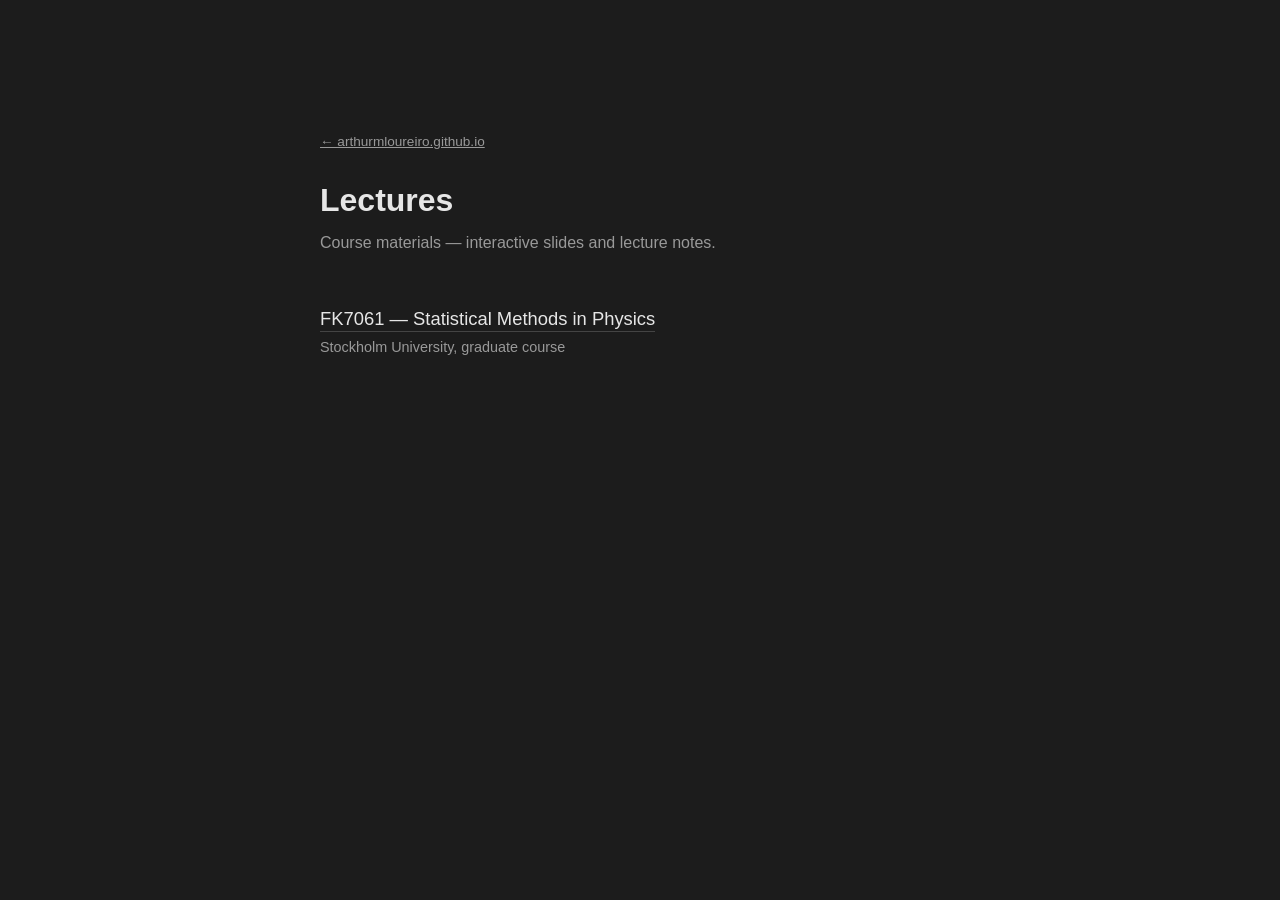
==== index.html @ 6ef479b4 "Add[38;2;187;187;187m [39mMarimo[38;2;187;187;187m [39mlecture[38;2;187;187;187m [39mdemo[38;" ====
<!DOCTYPE html>
<html lang="en">
<head>
<meta charset="utf-8">
<meta name="viewport" content="width=device-width, initial-scale=1">
<title>Lectures — Arthur Loureiro</title>
<style>
  body {
    background: #1c1c1c;
    color: #e6e6e6;
    font-family: -apple-system, "Helvetica Neue", Arial, sans-serif;
    max-width: 640px;
    margin: 8rem auto;
    padding: 0 1.5rem;
    line-height: 1.6;
  }
  h1 { font-weight: 700; font-size: 2rem; margin-bottom: 0.25rem; }
  p.subtitle { color: #999; margin-top: 0; margin-bottom: 3rem; }
  ul { list-style: none; padding: 0; }
  li { margin-bottom: 1.25rem; }
  a.course {
    color: #e6e6e6;
    text-decoration: none;
    font-size: 1.15rem;
    border-bottom: 1px solid #444;
    padding-bottom: 2px;
  }
  a.course:hover { border-bottom-color: #e6e6e6; }
  span.desc { display: block; color: #999; font-size: 0.9rem; margin-top: 0.15rem; }
  a.back { color: #999; font-size: 0.85rem; }
</style>
</head>
<body>
  <a class="back" href="https://arthurmloureiro.github.io/">&larr; arthurmloureiro.github.io</a>
  <h1>Lectures</h1>
  <p class="subtitle">Course materials — interactive slides and lecture notes.</p>
  <ul>
    <li>
      <a class="course" href="FK7061/">FK7061 — Statistical Methods in Physics</a>
      <span class="desc">Stockholm University, graduate course</span>
    </li>
    <!-- add one <li> per course -->
  </ul>
</body>
</html>
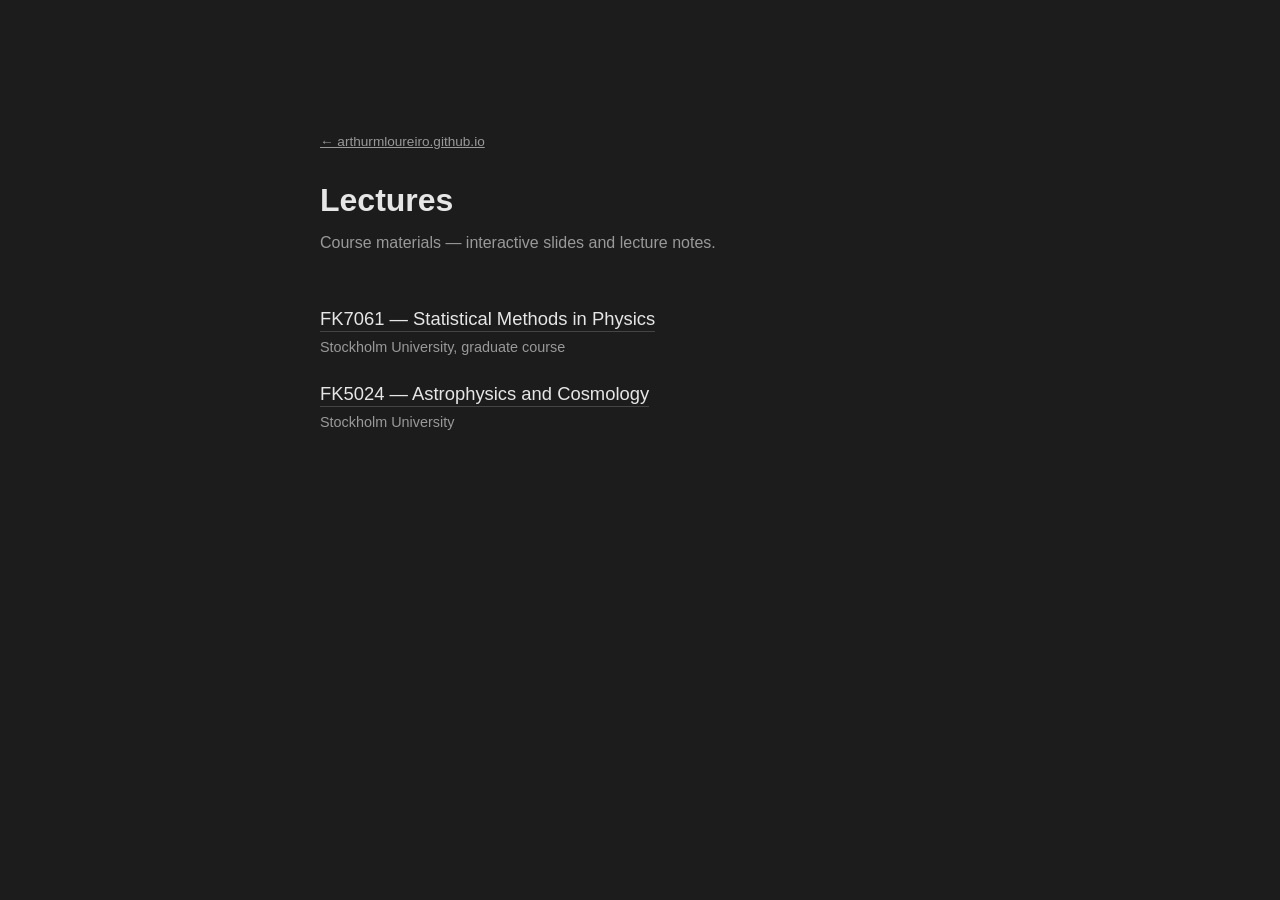
==== commit 2f453d2f: "Add FK5024 course page with Lecture 11 web app" ====
--- a/index.html
+++ b/index.html
@@ -39,6 +39,10 @@
       <a class="course" href="FK7061/">FK7061 — Statistical Methods in Physics</a>
       <span class="desc">Stockholm University, graduate course</span>
     </li>
+    <li>
+      <a class="course" href="FK5024/">FK5024 — Astrophysics and Cosmology</a>
+      <span class="desc">Stockholm University</span>
+    </li>
     <!-- add one <li> per course -->
   </ul>
 </body>
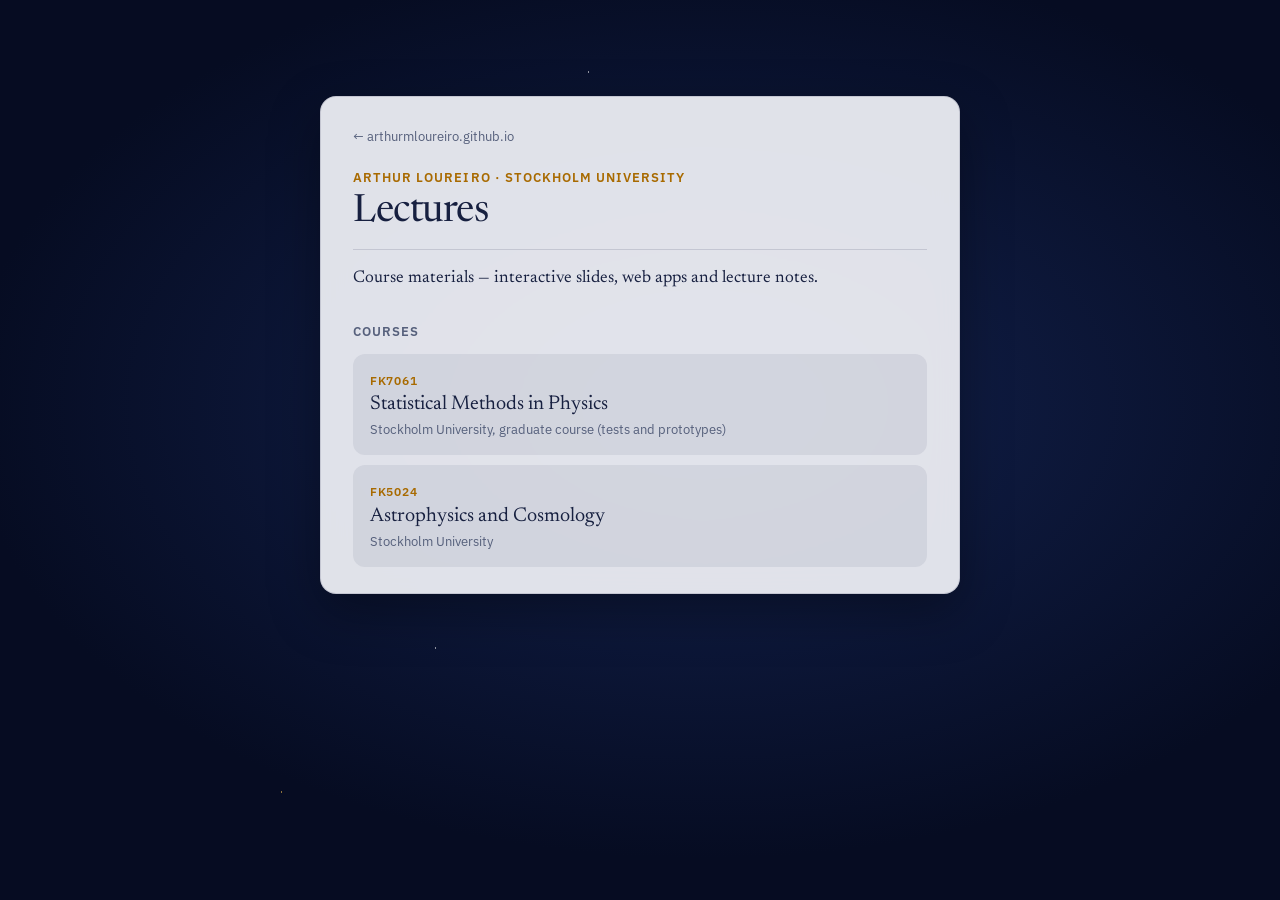
==== commit ed88b117: "Restyle lectures index to match FK5024 pages" ====
--- a/index.html
+++ b/index.html
@@ -1,49 +1,112 @@
 <!DOCTYPE html>
-<html lang="en">
+<html lang="en-GB">
 <head>
 <meta charset="utf-8">
-<meta name="viewport" content="width=device-width, initial-scale=1">
+<meta name="viewport" content="width=device-width, initial-scale=1, viewport-fit=cover">
 <title>Lectures — Arthur Loureiro</title>
+<link rel="preconnect" href="https://fonts.googleapis.com">
+<link rel="preconnect" href="https://fonts.gstatic.com" crossorigin>
+<link href="https://fonts.googleapis.com/css2?family=IBM+Plex+Sans:wght@400;500;600&family=Newsreader:ital,opsz,wght@0,6..72,400;0,6..72,500;1,6..72,400&display=swap" rel="stylesheet">
 <style>
-  body {
-    background: #1c1c1c;
-    color: #e6e6e6;
-    font-family: -apple-system, "Helvetica Neue", Arial, sans-serif;
-    max-width: 640px;
-    margin: 8rem auto;
-    padding: 0 1.5rem;
-    line-height: 1.6;
+:root{
+  --space-1:#13224F; --space-2:#060C22;
+  --ink:#172040; --ink-soft:#56607C;
+  --panel:rgba(241,243,248,.93); --panel-line:rgba(23,32,64,.14);
+  --accent:#A86A00; --chip:rgba(23,32,64,.07);
+  box-sizing:border-box;
+}
+@media (prefers-color-scheme: dark){
+  :root:not([data-theme="light"]){
+    --ink:#EDE9DD; --ink-soft:#A9B2C8;
+    --panel:rgba(10,18,44,.82); --panel-line:rgba(237,233,221,.14);
+    --accent:#FFC857; --chip:rgba(237,233,221,.08);
   }
-  h1 { font-weight: 700; font-size: 2rem; margin-bottom: 0.25rem; }
-  p.subtitle { color: #999; margin-top: 0; margin-bottom: 3rem; }
-  ul { list-style: none; padding: 0; }
-  li { margin-bottom: 1.25rem; }
-  a.course {
-    color: #e6e6e6;
-    text-decoration: none;
-    font-size: 1.15rem;
-    border-bottom: 1px solid #444;
-    padding-bottom: 2px;
-  }
-  a.course:hover { border-bottom-color: #e6e6e6; }
-  span.desc { display: block; color: #999; font-size: 0.9rem; margin-top: 0.15rem; }
-  a.back { color: #999; font-size: 0.85rem; }
+}
+:root[data-theme="dark"]{
+  --ink:#EDE9DD; --ink-soft:#A9B2C8;
+  --panel:rgba(10,18,44,.82); --panel-line:rgba(237,233,221,.14);
+  --accent:#FFC857; --chip:rgba(237,233,221,.08);
+}
+*,*::before,*::after{box-sizing:inherit}
+body{
+  min-height:100vh;margin:0;color:var(--ink);
+  background-color:var(--space-2);
+  background-image:radial-gradient(ellipse 80% 70% at 55% 45%, var(--space-1) 0%, var(--space-2) 72%);
+  background-attachment:fixed;
+  font-family:"IBM Plex Sans",system-ui,-apple-system,"Segoe UI",Roboto,sans-serif;
+  font-size:15px;line-height:1.45;-webkit-font-smoothing:antialiased;
+  padding:calc(6rem + env(safe-area-inset-top,0px)) 16px calc(4rem + env(safe-area-inset-bottom,0px));
+}
+body::before{
+  content:"";position:fixed;inset:0;pointer-events:none;opacity:.55;
+  background-image:
+    radial-gradient(1px 1px at 12% 18%, #fff 50%, transparent 51%),
+    radial-gradient(1px 1px at 78% 12%, #fff 50%, transparent 51%),
+    radial-gradient(1.5px 1.5px at 34% 72%, #fff 50%, transparent 51%),
+    radial-gradient(1px 1px at 88% 64%, #fff 50%, transparent 51%),
+    radial-gradient(1px 1px at 56% 34%, #fff 50%, transparent 51%),
+    radial-gradient(1.5px 1.5px at 22% 88%, #FFC857 50%, transparent 51%),
+    radial-gradient(1px 1px at 66% 86%, #fff 50%, transparent 51%),
+    radial-gradient(1px 1px at 92% 38%, #fff 50%, transparent 51%),
+    radial-gradient(1px 1px at 6% 52%, #fff 50%, transparent 51%),
+    radial-gradient(1.5px 1.5px at 46% 8%, #fff 50%, transparent 51%);
+}
+.panel{
+  position:relative;max-width:640px;margin:0 auto;
+  background:var(--panel);border:1px solid var(--panel-line);border-radius:16px;
+  -webkit-backdrop-filter:blur(14px);backdrop-filter:blur(14px);
+  box-shadow:0 18px 50px rgba(0,0,0,.35);
+  padding:28px 32px 26px;
+}
+a.back{color:var(--ink-soft);font-size:13px;text-decoration:none}
+a.back:hover{color:var(--accent)}
+.code{font-size:13px;font-weight:600;letter-spacing:.08em;text-transform:uppercase;color:var(--accent);margin:22px 0 4px}
+h1{font-family:Newsreader,Georgia,"Times New Roman",serif;font-weight:400;font-size:38px;line-height:1.1;
+  letter-spacing:-.012em;margin:0 0 12px;font-variation-settings:"opsz" 60;text-wrap:balance}
+.meta{margin:0 0 6px;color:var(--ink-soft)}
+.meta strong{color:var(--ink);font-weight:500}
+.about{font-family:Newsreader,Georgia,serif;font-size:17px;line-height:1.55;margin:16px 0 0;
+  padding-top:16px;border-top:1px solid var(--panel-line)}
+h2{font-size:13px;font-weight:600;letter-spacing:.08em;text-transform:uppercase;color:var(--ink-soft);margin:30px 0 12px}
+ul{list-style:none;padding:0;margin:0;display:grid;gap:10px}
+a.lecture{display:block;text-decoration:none;color:inherit;background:var(--chip);
+  border:1px solid transparent;border-radius:12px;padding:14px 16px;transition:border-color .15s ease}
+a.lecture:hover,a.lecture:focus-visible{border-color:var(--accent);outline:none}
+.num{font-size:12px;font-weight:600;letter-spacing:.06em;text-transform:uppercase;color:var(--accent)}
+.name{display:block;font-family:Newsreader,Georgia,serif;font-size:20px;line-height:1.25;margin-top:2px}
+.desc{display:block;color:var(--ink-soft);font-size:13px;margin-top:4px}
+@media (max-width:520px){
+  body{padding-top:calc(2.5rem + env(safe-area-inset-top,0px))}
+  .panel{padding:22px 20px 20px}
+  h1{font-size:31px}
+}
 </style>
 </head>
 <body>
-  <a class="back" href="https://arthurmloureiro.github.io/">&larr; arthurmloureiro.github.io</a>
-  <h1>Lectures</h1>
-  <p class="subtitle">Course materials — interactive slides and lecture notes.</p>
-  <ul>
-    <li>
-      <a class="course" href="FK7061/">FK7061 — Statistical Methods in Physics</a>
-      <span class="desc">Stockholm University, graduate course</span>
-    </li>
-    <li>
-      <a class="course" href="FK5024/">FK5024 — Astrophysics and Cosmology</a>
-      <span class="desc">Stockholm University</span>
-    </li>
-    <!-- add one <li> per course -->
-  </ul>
+  <main class="panel">
+    <a class="back" href="https://arthurmloureiro.github.io/">&larr; arthurmloureiro.github.io</a>
+    <p class="code">Arthur Loureiro · Stockholm University</p>
+    <h1>Lectures</h1>
+    <p class="about">Course materials — interactive slides, web apps and lecture notes.</p>
+
+    <h2>Courses</h2>
+    <ul>
+      <li>
+        <a class="lecture" href="FK7061/">
+          <span class="num">FK7061</span>
+          <span class="name">Statistical Methods in Physics</span>
+          <span class="desc">Stockholm University, graduate course (tests and prototypes)</span>
+        </a>
+      </li>
+      <li>
+        <a class="lecture" href="FK5024/">
+          <span class="num">FK5024</span>
+          <span class="name">Astrophysics and Cosmology</span>
+          <span class="desc">Stockholm University</span>
+        </a>
+      </li>
+      <!-- add one <li> per course -->
+    </ul>
+  </main>
 </body>
 </html>
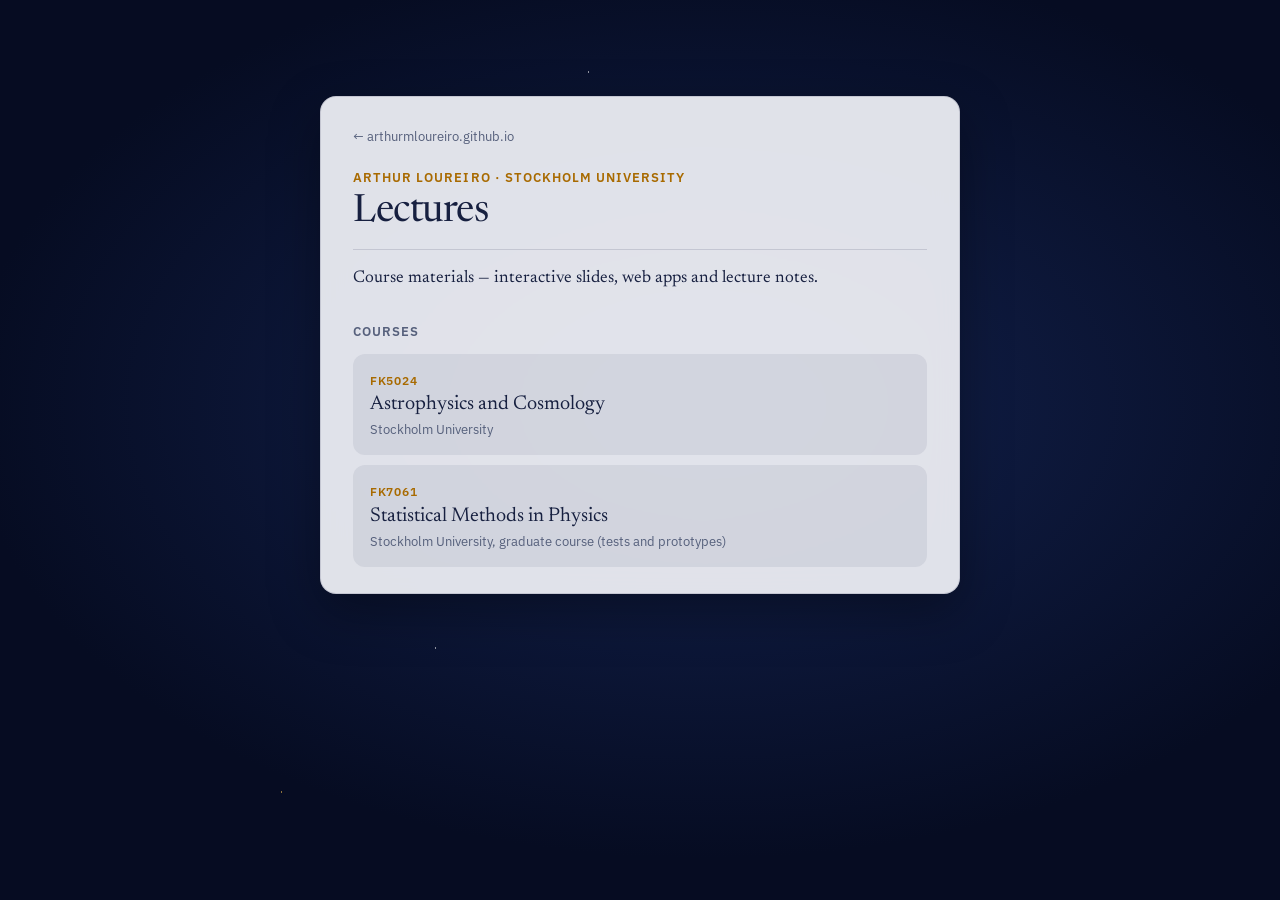
==== commit 182e3a4c: "List FK5024 before FK7061 on lectures index" ====
--- a/index.html
+++ b/index.html
@@ -92,17 +92,17 @@
     <h2>Courses</h2>
     <ul>
       <li>
+        <a class="lecture" href="FK5024/">
+          <span class="num">FK5024</span>
+          <span class="name">Astrophysics and Cosmology</span>
+          <span class="desc">Stockholm University</span>
+        </a>
+      </li>
+      <li>
         <a class="lecture" href="FK7061/">
           <span class="num">FK7061</span>
           <span class="name">Statistical Methods in Physics</span>
           <span class="desc">Stockholm University, graduate course (tests and prototypes)</span>
-        </a>
-      </li>
-      <li>
-        <a class="lecture" href="FK5024/">
-          <span class="num">FK5024</span>
-          <span class="name">Astrophysics and Cosmology</span>
-          <span class="desc">Stockholm University</span>
         </a>
       </li>
       <!-- add one <li> per course -->
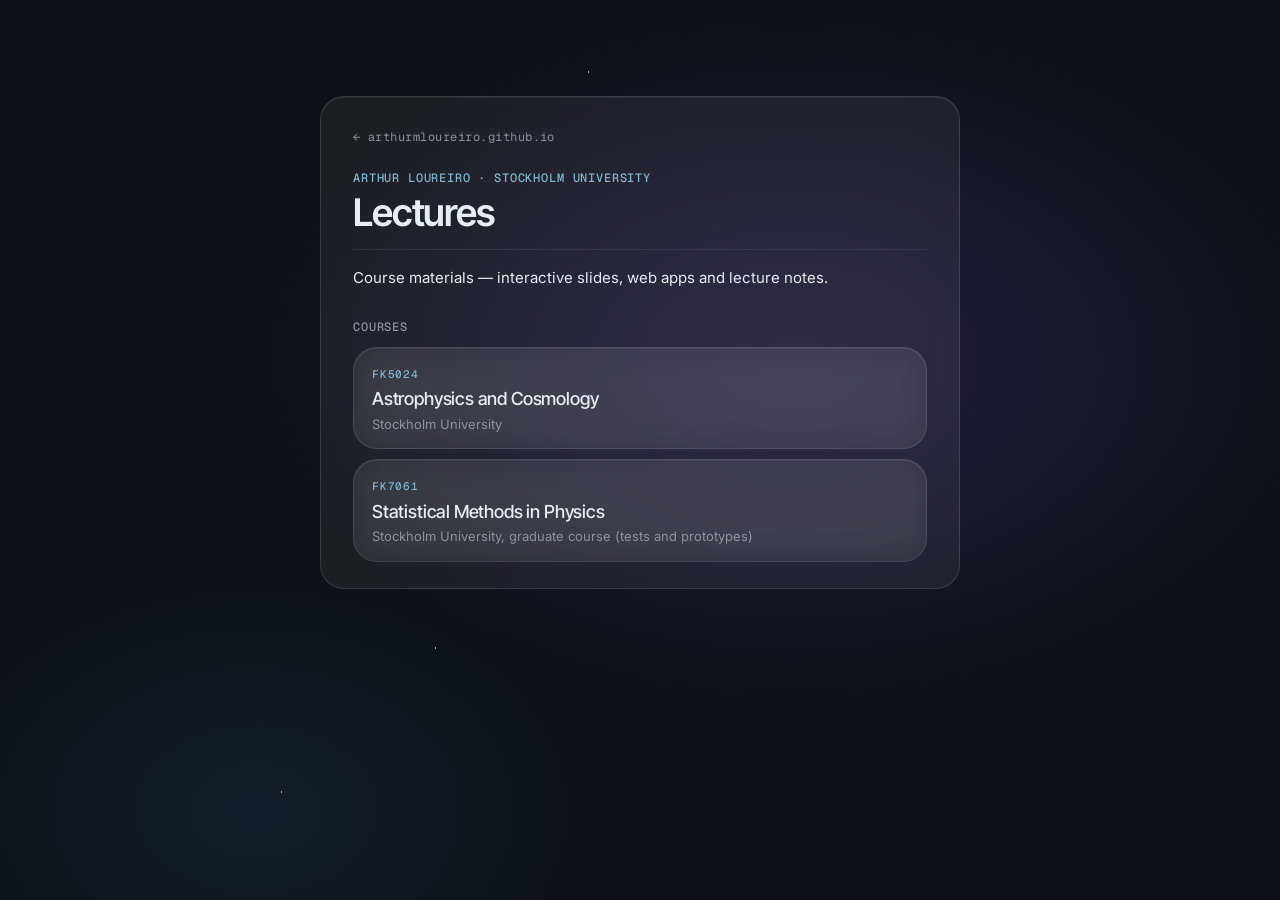
==== commit 3c4641fd: "Restyle lecture pages and web apps to design system v2 Dark-only near-black sky with violet glow, ou" ====
--- a/index.html
+++ b/index.html
@@ -6,84 +6,73 @@
 <title>Lectures — Arthur Loureiro</title>
 <link rel="preconnect" href="https://fonts.googleapis.com">
 <link rel="preconnect" href="https://fonts.gstatic.com" crossorigin>
-<link href="https://fonts.googleapis.com/css2?family=IBM+Plex+Sans:wght@400;500;600&family=Newsreader:ital,opsz,wght@0,6..72,400;0,6..72,500;1,6..72,400&display=swap" rel="stylesheet">
+<link href="https://fonts.googleapis.com/css2?family=Inter:wght@400;500;600&family=Inter+Tight:wght@500;600&family=Geist+Mono:wght@400;500&display=swap" rel="stylesheet">
 <style>
 :root{
-  --space-1:#13224F; --space-2:#060C22;
-  --ink:#172040; --ink-soft:#56607C;
-  --panel:rgba(241,243,248,.93); --panel-line:rgba(23,32,64,.14);
-  --accent:#A86A00; --chip:rgba(23,32,64,.07);
-  box-sizing:border-box;
+  --sky:#0D1117;
+  --glow-violet:rgba(120,90,220,.20); --glow-blue:rgba(60,140,200,.10);
+  --ink:#E6EDF3; --ink-soft:#8B949E;
+  --panel:rgba(255,255,255,.06); --edge:rgba(255,255,255,.12); --line:rgba(255,255,255,.08);
+  --chip:rgba(255,255,255,.06); --accent:#80B7D0; --on-accent:#0D1117;
+  --rim:inset 0 1px 0 rgba(255,255,255,.06); --blur:16px;
+  --r-card:24px;
+  --f-ui:Inter,system-ui,sans-serif; --f-display:"Inter Tight",Inter,sans-serif; --f-mono:"Geist Mono",ui-monospace,monospace;
+  color-scheme:dark;
 }
-@media (prefers-color-scheme: dark){
-  :root:not([data-theme="light"]){
-    --ink:#EDE9DD; --ink-soft:#A9B2C8;
-    --panel:rgba(10,18,44,.82); --panel-line:rgba(237,233,221,.14);
-    --accent:#FFC857; --chip:rgba(237,233,221,.08);
-  }
-}
-:root[data-theme="dark"]{
-  --ink:#EDE9DD; --ink-soft:#A9B2C8;
-  --panel:rgba(10,18,44,.82); --panel-line:rgba(237,233,221,.14);
-  --accent:#FFC857; --chip:rgba(237,233,221,.08);
-}
-*,*::before,*::after{box-sizing:inherit}
+*,*::before,*::after{box-sizing:border-box}
 body{
   min-height:100vh;margin:0;color:var(--ink);
-  background-color:var(--space-2);
-  background-image:radial-gradient(ellipse 80% 70% at 55% 45%, var(--space-1) 0%, var(--space-2) 72%);
+  background-color:var(--sky);
+  background-image:
+    radial-gradient(60% 55% at 62% 40%, var(--glow-violet), transparent 70%),
+    radial-gradient(40% 40% at 20% 90%, var(--glow-blue), transparent 70%);
   background-attachment:fixed;
-  font-family:"IBM Plex Sans",system-ui,-apple-system,"Segoe UI",Roboto,sans-serif;
-  font-size:15px;line-height:1.45;-webkit-font-smoothing:antialiased;
+  font:400 15px/1.5 var(--f-ui);-webkit-font-smoothing:antialiased;
   padding:calc(6rem + env(safe-area-inset-top,0px)) 16px calc(4rem + env(safe-area-inset-bottom,0px));
 }
 body::before{
-  content:"";position:fixed;inset:0;pointer-events:none;opacity:.55;
+  content:"";position:fixed;inset:0;pointer-events:none;opacity:.6;
   background-image:
     radial-gradient(1px 1px at 12% 18%, #fff 50%, transparent 51%),
     radial-gradient(1px 1px at 78% 12%, #fff 50%, transparent 51%),
     radial-gradient(1.5px 1.5px at 34% 72%, #fff 50%, transparent 51%),
     radial-gradient(1px 1px at 88% 64%, #fff 50%, transparent 51%),
     radial-gradient(1px 1px at 56% 34%, #fff 50%, transparent 51%),
-    radial-gradient(1.5px 1.5px at 22% 88%, #FFC857 50%, transparent 51%),
+    radial-gradient(1.5px 1.5px at 22% 88%, #fff 50%, transparent 51%),
     radial-gradient(1px 1px at 66% 86%, #fff 50%, transparent 51%),
     radial-gradient(1px 1px at 92% 38%, #fff 50%, transparent 51%),
     radial-gradient(1px 1px at 6% 52%, #fff 50%, transparent 51%),
     radial-gradient(1.5px 1.5px at 46% 8%, #fff 50%, transparent 51%);
 }
-.panel{
-  position:relative;max-width:640px;margin:0 auto;
-  background:var(--panel);border:1px solid var(--panel-line);border-radius:16px;
-  -webkit-backdrop-filter:blur(14px);backdrop-filter:blur(14px);
-  box-shadow:0 18px 50px rgba(0,0,0,.35);
-  padding:28px 32px 26px;
+.card{
+  background:var(--panel);border:1px solid var(--edge);border-radius:var(--r-card);box-shadow:var(--rim);
+  -webkit-backdrop-filter:blur(var(--blur));backdrop-filter:blur(var(--blur));
 }
-a.back{color:var(--ink-soft);font-size:13px;text-decoration:none}
+.panel{position:relative;max-width:640px;margin:0 auto;padding:28px 32px 26px}
+a.back{color:var(--ink-soft);font:400 12px var(--f-mono);letter-spacing:.04em;text-decoration:none}
 a.back:hover{color:var(--accent)}
-.code{font-size:13px;font-weight:600;letter-spacing:.08em;text-transform:uppercase;color:var(--accent);margin:22px 0 4px}
-h1{font-family:Newsreader,Georgia,"Times New Roman",serif;font-weight:400;font-size:38px;line-height:1.1;
-  letter-spacing:-.012em;margin:0 0 12px;font-variation-settings:"opsz" 60;text-wrap:balance}
+.code{font:500 12px var(--f-mono);letter-spacing:.07em;text-transform:uppercase;color:var(--accent);margin:22px 0 6px}
+h1{font:600 38px/1.08 var(--f-display);letter-spacing:-.03em;margin:0 0 12px;text-wrap:balance}
 .meta{margin:0 0 6px;color:var(--ink-soft)}
 .meta strong{color:var(--ink);font-weight:500}
-.about{font-family:Newsreader,Georgia,serif;font-size:17px;line-height:1.55;margin:16px 0 0;
-  padding-top:16px;border-top:1px solid var(--panel-line)}
-h2{font-size:13px;font-weight:600;letter-spacing:.08em;text-transform:uppercase;color:var(--ink-soft);margin:30px 0 12px}
+.about{font-size:15px;line-height:1.55;margin:16px 0 0;padding-top:16px;border-top:1px solid var(--line)}
+h2{font:500 12px var(--f-mono);letter-spacing:.07em;text-transform:uppercase;color:var(--ink-soft);margin:30px 0 12px}
 ul{list-style:none;padding:0;margin:0;display:grid;gap:10px}
-a.lecture{display:block;text-decoration:none;color:inherit;background:var(--chip);
-  border:1px solid transparent;border-radius:12px;padding:14px 16px;transition:border-color .15s ease}
+a.lecture{display:block;text-decoration:none;color:inherit;padding:14px 18px;transition:border-color .15s ease}
 a.lecture:hover,a.lecture:focus-visible{border-color:var(--accent);outline:none}
-.num{font-size:12px;font-weight:600;letter-spacing:.06em;text-transform:uppercase;color:var(--accent)}
-.name{display:block;font-family:Newsreader,Georgia,serif;font-size:20px;line-height:1.25;margin-top:2px}
+a:focus-visible{outline:2px solid var(--accent);outline-offset:2px}
+.num{font:500 11px var(--f-mono);letter-spacing:.07em;text-transform:uppercase;color:var(--accent)}
+.name{display:block;font:500 18px/1.3 var(--f-display);letter-spacing:-.01em;margin-top:3px}
 .desc{display:block;color:var(--ink-soft);font-size:13px;margin-top:4px}
 @media (max-width:520px){
   body{padding-top:calc(2.5rem + env(safe-area-inset-top,0px))}
   .panel{padding:22px 20px 20px}
-  h1{font-size:31px}
+  h1{font-size:30px}
 }
 </style>
 </head>
 <body>
-  <main class="panel">
+  <main class="card panel">
     <a class="back" href="https://arthurmloureiro.github.io/">&larr; arthurmloureiro.github.io</a>
     <p class="code">Arthur Loureiro · Stockholm University</p>
     <h1>Lectures</h1>
@@ -92,14 +81,14 @@
     <h2>Courses</h2>
     <ul>
       <li>
-        <a class="lecture" href="FK5024/">
+        <a class="card lecture" href="FK5024/">
           <span class="num">FK5024</span>
           <span class="name">Astrophysics and Cosmology</span>
           <span class="desc">Stockholm University</span>
         </a>
       </li>
       <li>
-        <a class="lecture" href="FK7061/">
+        <a class="card lecture" href="FK7061/">
           <span class="num">FK7061</span>
           <span class="name">Statistical Methods in Physics</span>
           <span class="desc">Stockholm University, graduate course (tests and prototypes)</span>
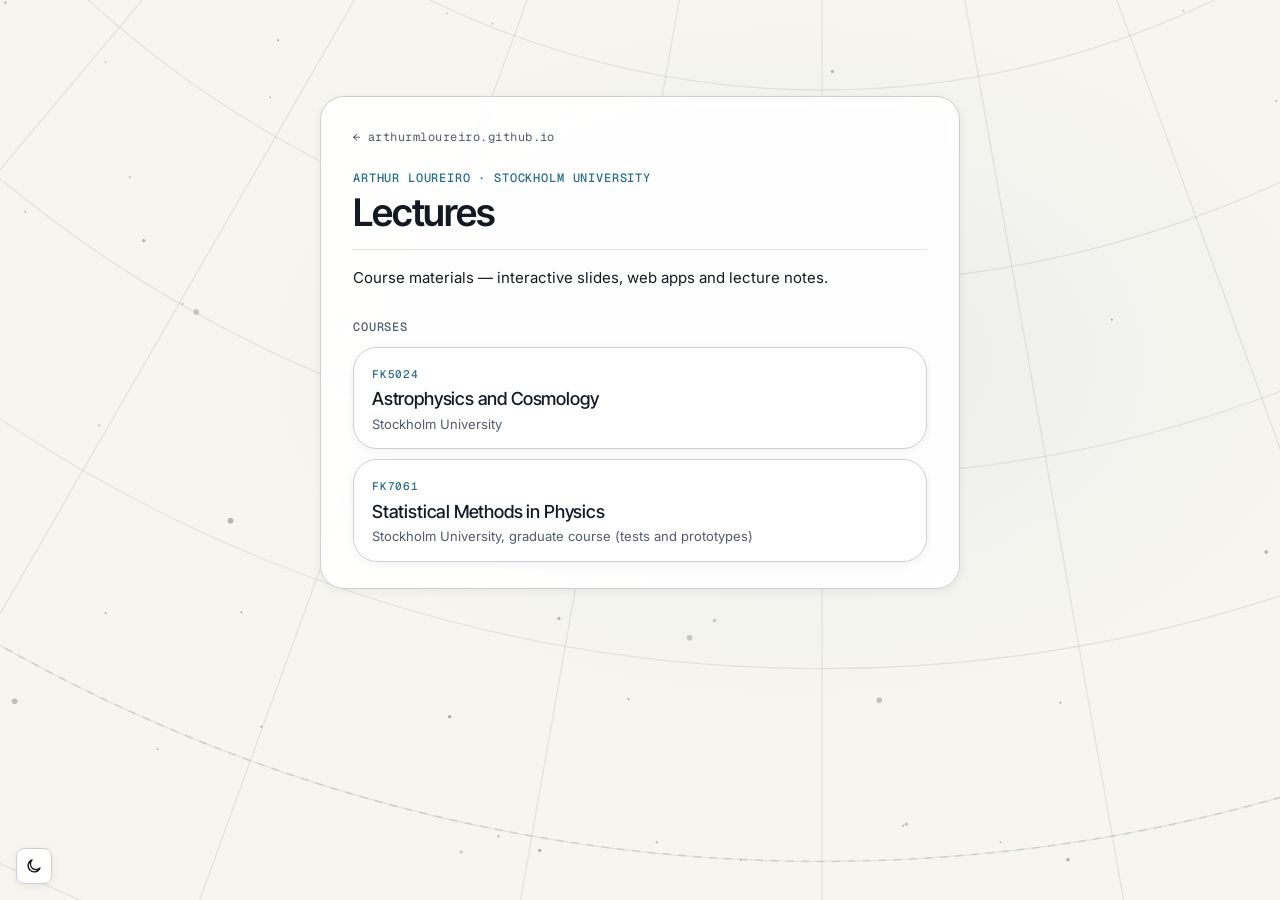
==== commit 217be3b2: "Add light mode (star atlas) with theme toggle; add FK5024 Lecture 13 Every page follows the system l" ====
--- a/index.html
+++ b/index.html
@@ -2,6 +2,11 @@
 <html lang="en-GB">
 <head>
 <meta charset="utf-8">
+<script>
+(function(){var d=document.documentElement,m=matchMedia('(prefers-color-scheme: light)');
+d.dataset.theme=m.matches?'light':'dark';d.dataset.themeAuto='1';
+m.addEventListener('change',function(e){if(d.dataset.themeAuto==='1'){d.dataset.theme=e.matches?'light':'dark';document.dispatchEvent(new Event('themechange'));}});})();
+</script>
 <meta name="viewport" content="width=device-width, initial-scale=1, viewport-fit=cover">
 <title>Lectures — Arthur Loureiro</title>
 <link rel="preconnect" href="https://fonts.googleapis.com">
@@ -19,6 +24,26 @@
   --f-ui:Inter,system-ui,sans-serif; --f-display:"Inter Tight",Inter,sans-serif; --f-mono:"Geist Mono",ui-monospace,monospace;
   color-scheme:dark;
 }
+:root[data-theme="light"]{
+  --sky:#F6F5F0;
+  --glow-violet:rgba(37,107,138,.05); --glow-blue:rgba(37,107,138,0);
+  --ink:#141A23; --ink-soft:#4F5B69;
+  --panel:rgba(255,255,255,.92); --edge:#CBCFD3; --line:#E2E3E0;
+  --chip:rgba(20,26,35,.045); --accent:#256B8A; --on-accent:#FFFFFF;
+  --rim:0 2px 10px rgba(20,26,35,.06); --blur:6px;
+  color-scheme:light;
+}
+:root[data-theme="light"] body::before{display:none}
+#atlas{position:fixed;inset:0;width:100%;height:100%;pointer-events:none;display:none}
+:root[data-theme="light"] #atlas{display:block}
+main{position:relative}
+#themeToggle{position:fixed;left:16px;bottom:calc(16px + env(safe-area-inset-bottom,0px));z-index:11;width:36px;height:36px;
+  display:grid;place-items:center;padding:0;border:1px solid var(--edge);border-radius:8px;background:var(--panel);color:var(--ink);
+  box-shadow:var(--rim);-webkit-backdrop-filter:blur(var(--blur));backdrop-filter:blur(var(--blur));cursor:pointer}
+#themeToggle:hover{border-color:var(--accent)}
+#themeToggle:focus-visible{outline:2px solid var(--accent);outline-offset:2px}
+#themeToggle svg{width:18px;height:18px;fill:none;stroke:currentColor;stroke-width:1.8;stroke-linecap:round;stroke-linejoin:round}
+:root[data-theme="light"] #themeToggle .i-sun,:root:not([data-theme="light"]) #themeToggle .i-moon{display:none}
 *,*::before,*::after{box-sizing:border-box}
 body{
   min-height:100vh;margin:0;color:var(--ink);
@@ -72,6 +97,7 @@
 </style>
 </head>
 <body>
+  <svg id="atlas" aria-hidden="true"></svg>
   <main class="card panel">
     <a class="back" href="https://arthurmloureiro.github.io/">&larr; arthurmloureiro.github.io</a>
     <p class="code">Arthur Loureiro · Stockholm University</p>
@@ -97,5 +123,29 @@
       <!-- add one <li> per course -->
     </ul>
   </main>
+  <button id="themeToggle" type="button" aria-label="Switch to light mode" title="Switch to light mode (T)">
+    <svg class="i-sun" viewBox="0 0 24 24" aria-hidden="true"><circle cx="12" cy="12" r="4.2"/><path d="M12 2.5v2.2M12 19.3v2.2M2.5 12h2.2M19.3 12h2.2M5.3 5.3l1.6 1.6M17.1 17.1l1.6 1.6M5.3 18.7l1.6-1.6M17.1 6.9l1.6-1.6"/></svg>
+    <svg class="i-moon" viewBox="0 0 24 24" aria-hidden="true"><path d="M20 14.6A8.2 8.2 0 1 1 9.4 4a6.6 6.6 0 0 0 10.6 10.6z"/></svg>
+  </button>
+  <script>
+  (function(){var d=document.documentElement,b=document.getElementById('themeToggle');
+  function sync(){var s=d.dataset.theme==='light'?'Switch to dark mode':'Switch to light mode';b.setAttribute('aria-label',s);b.title=s+' (T)';}
+  window.setTheme=function(t){delete d.dataset.themeAuto;d.dataset.theme=t;document.dispatchEvent(new Event('themechange'));};
+  window.toggleTheme=function(){setTheme(d.dataset.theme==='light'?'dark':'light');};
+  b.addEventListener('click',function(){toggleTheme();});
+  document.addEventListener('keydown',function(e){if(e.metaKey||e.ctrlKey||e.altKey||/INPUT|TEXTAREA|SELECT/.test(e.target.tagName))return;if(e.key==='t'||e.key==='T')toggleTheme();});
+  document.addEventListener('themechange',sync);sync();
+  // star-atlas background for light mode: declination circles, meridians, dashed equator, printed stars
+  var NS='http://www.w3.org/2000/svg',svg=document.getElementById('atlas'),W=1180,H=700;
+  function el(t,a,p){var e=document.createElementNS(NS,t);for(var k in a)e.setAttribute(k,a[k]);p.appendChild(e);return e;}
+  svg.setAttribute('viewBox','0 0 '+W+' '+H);svg.setAttribute('preserveAspectRatio','xMidYMid slice');
+  var cx=W*.62,cy=-H*.9,g=el('g',{fill:'none',stroke:'#141A23','stroke-opacity':.08,'stroke-width':1},svg);
+  for(var r=700;r<=2200;r+=150)el('circle',{cx:cx,cy:cy,r:r},g);
+  for(var a=-60;a<=60;a+=10){var t=(90+a)*Math.PI/180;el('line',{x1:cx,y1:cy,x2:cx+Math.cos(t)*2400,y2:cy+Math.sin(t)*2400},g);}
+  el('circle',{cx:cx,cy:cy,r:1300,fill:'none',stroke:'#256B8A','stroke-opacity':.16,'stroke-width':1.2,'stroke-dasharray':'6 6'},svg);
+  var s=5;function rn(){s=(s*16807)%2147483647;return s/2147483647;}
+  for(var i=0;i<70;i++){var k=rn();el('circle',{cx:rn()*W,cy:rn()*H,r:k<.08?2.2:k<.3?1.3:.8,fill:'#141A23','fill-opacity':(.18+rn()*.2).toFixed(3)},svg);}
+  })();
+  </script>
 </body>
 </html>
